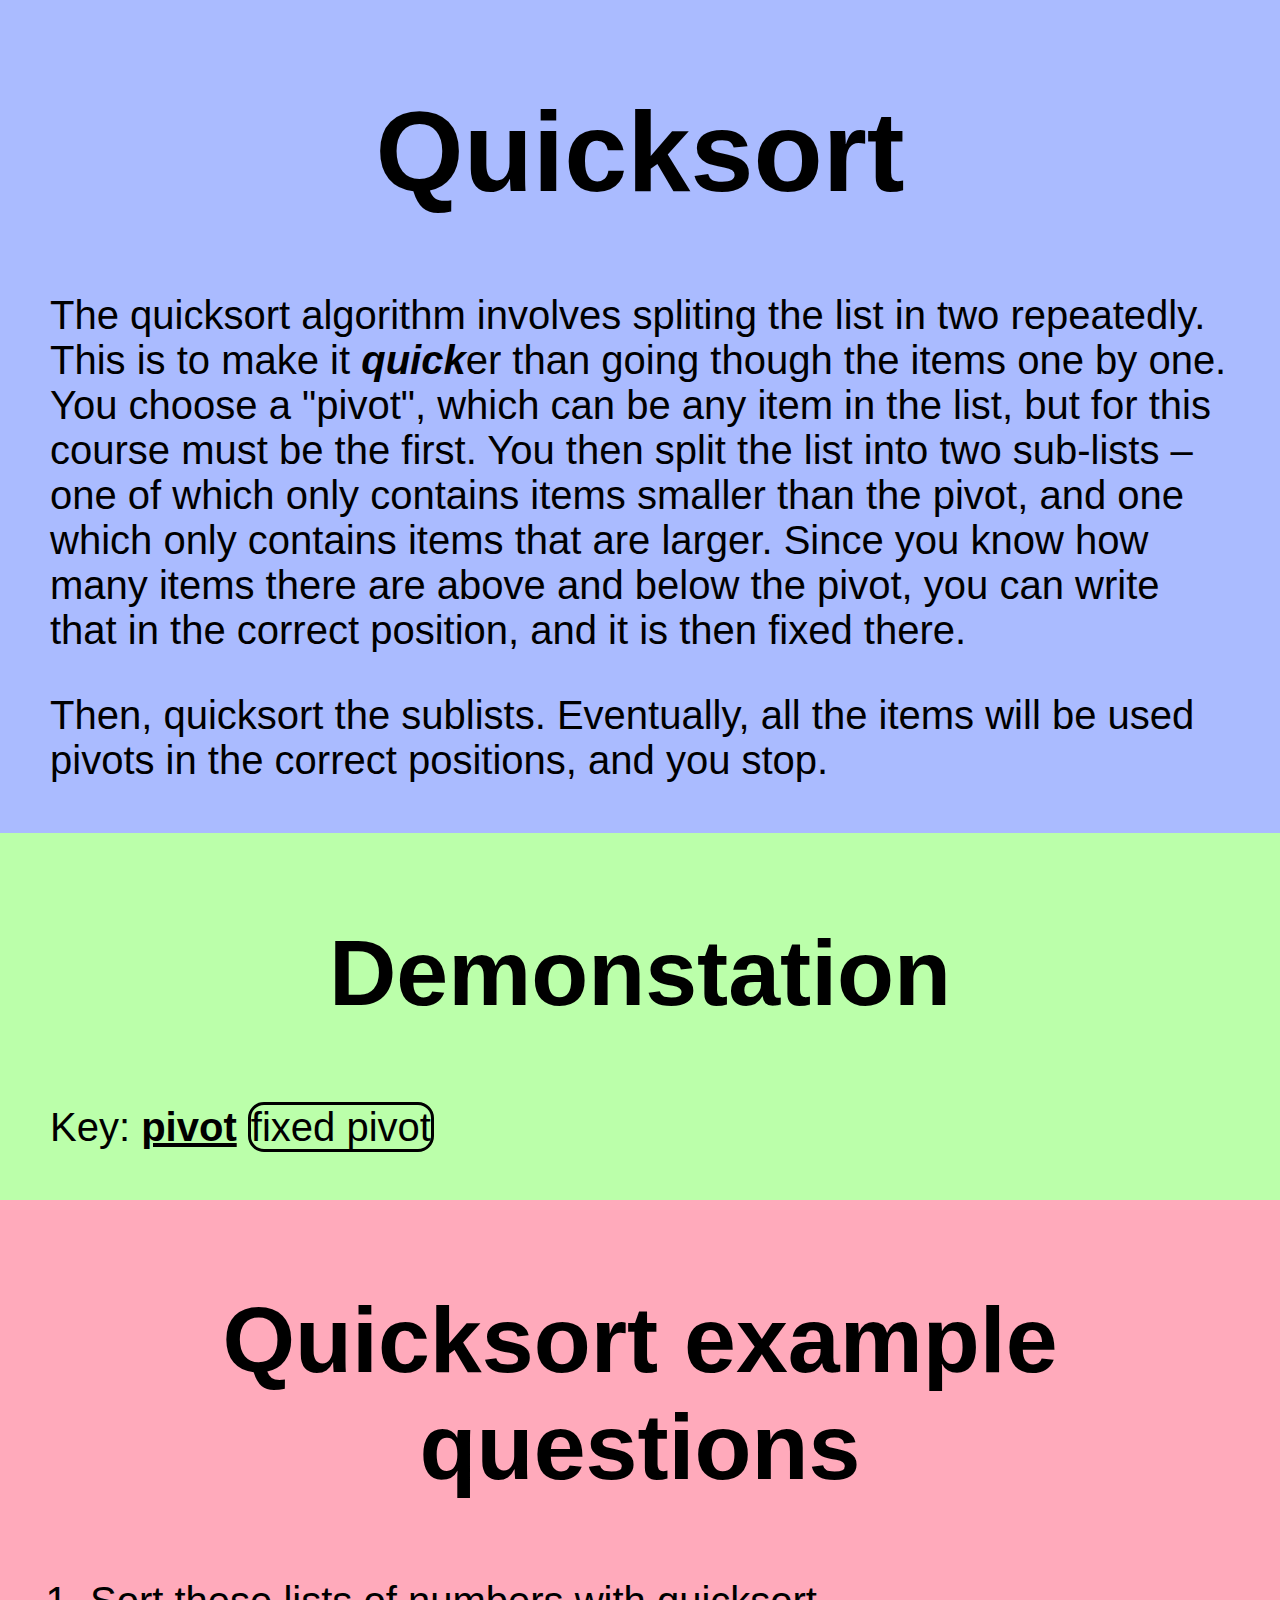
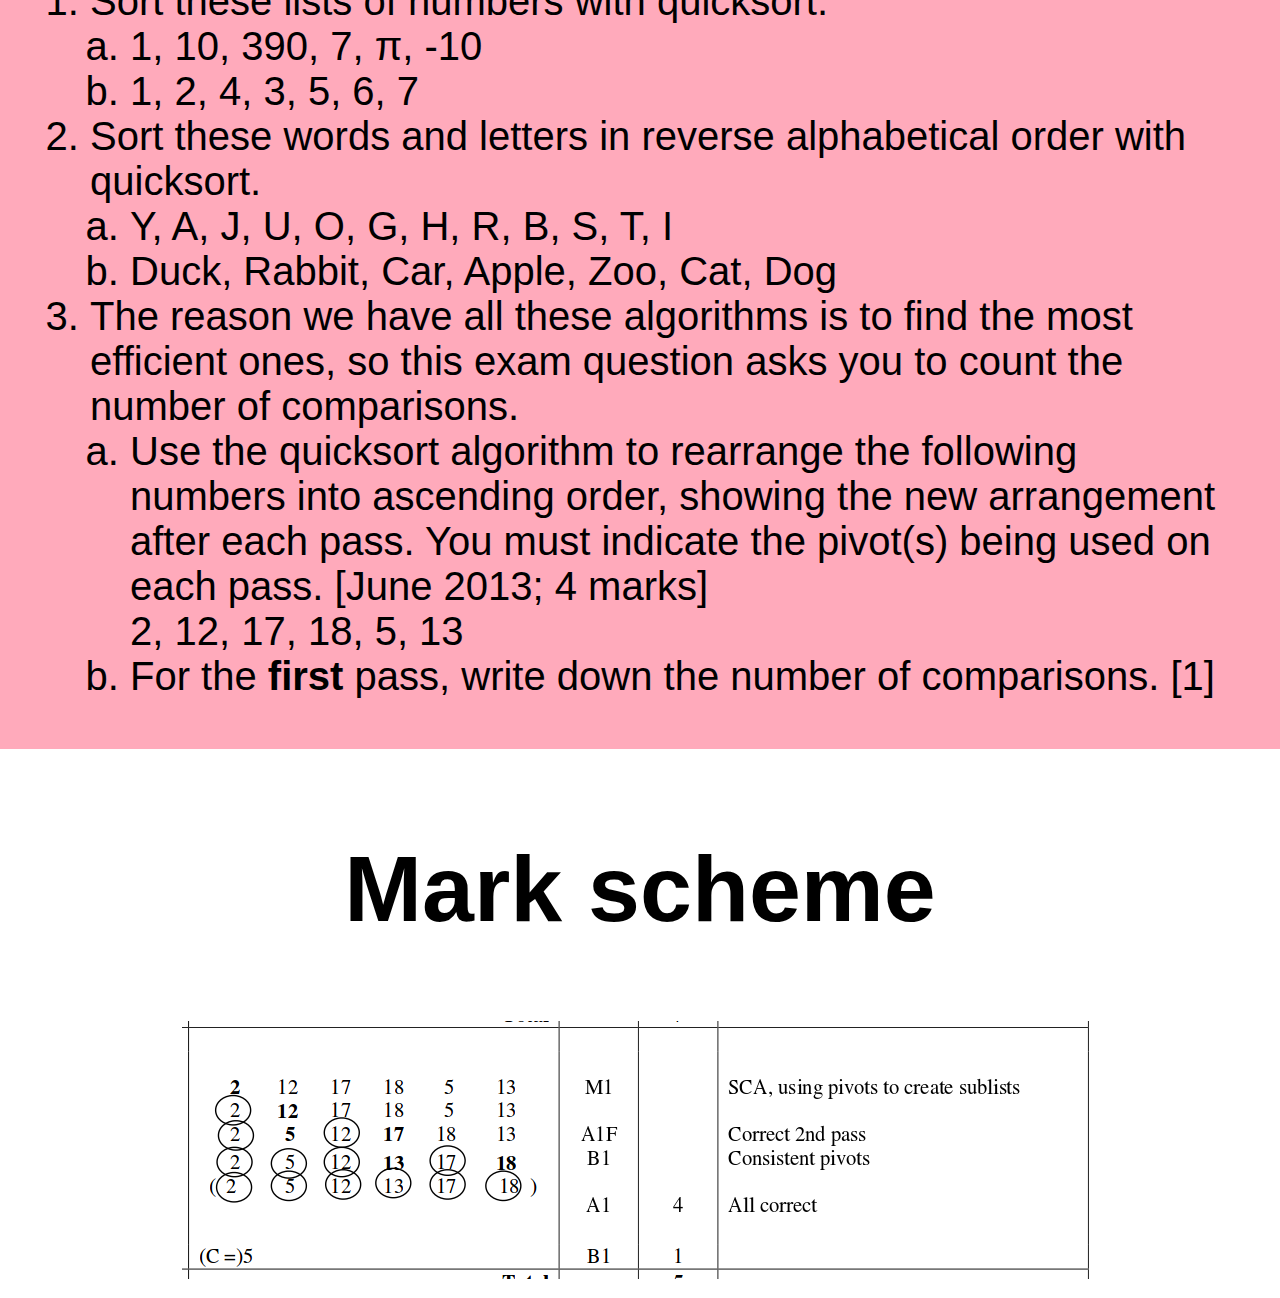
==== Quicksort/index.html @ 3e6e2f50 "Quicksort" ====
<!DOCTYPE html>
<html>
  <head>
    <meta http-equiv="Content-Type" content="text/html; charset=UTF-8" />
    <link rel="stylesheet" type="text/css" href="style.css" />
    <script src="../jQuery.js"></script>
    <script src="script.js"></script>
    <title>Quicksort</title>
  </head>
  <body>
    <div id="intro">
      <h1>Quicksort</h1>
      <p>The quicksort algorithm involves spliting the list in two repeatedly. This is to make it <b><i>quick</i></b>er than going though the items one by one. You choose a "pivot", which can be any item in the list, but for this course must be the first. You then split the list into two sub-lists – one of which only contains items smaller than the pivot, and one which only contains items that are larger. Since you know how many items there are above and below the pivot, you can write that in the correct position, and it is then fixed there.</p>
      <p>Then, quicksort the sublists. Eventually, all the items will be used pivots in the correct positions, and you stop.
    </div>

    <div id="demo">
      <h2>Demonstation</h2>
      <p>Key: <span class="pivot">pivot</span> <span class="fixed">fixed pivot</span>
      <div><span class="pivot">1</span> <span>5</span> <span>84</span> <span>3</span> <span>8</span> <span>33</span> <span>12</span> <span>75</span> <span>24</span></div>
      <div><span class="fixed">1</span> <span class="pivot">5</span> <span>84</span> <span>3</span> <span>8</span> <span>33</span> <span>12</span> <span>75</span> <span>24</span></div>
      <div><span class="fixed">1</span> <span class="pivot">3</span> <span class="fixed">5</span> <span class="pivot">84</span> <span>8</span> <span>33</span> <span>12</span> <span>75</span> <span>24</span></div>
      <div><span class="fixed">1</span> <span class="fixed">3</span> <span class="fixed">5</span> <span class="pivot">8</span> <span>33</span> <span>12</span> <span>75</span> <span>24</span> <span class="fixed">84</span></div>
      <div><span class="fixed">1</span> <span class="fixed">3</span> <span class="fixed">5</span> <span class="fixed">8</span> <span class="pivot">33</span> <span>12</span> <span>75</span> <span>24</span> <span class="fixed">84</span></div>
      <div><span class="fixed">1</span> <span class="fixed">3</span> <span class="fixed">5</span> <span class="fixed">8</span> <span class="pivot">12</span> <span>24</span> <span class="fixed">33</span> <span class="pivot">75</span> <span class="fixed">84</span></div>
      <div><span class="fixed">1</span> <span class="fixed">3</span> <span class="fixed">5</span> <span class="fixed">8</span> <span class="fixed">12</span> <span class="pivot">24</span> <span class="fixed">33</span> <span class="fixed">75</span> <span class="fixed">84</span></div>
      <div><span class="fixed">1</span> <span class="fixed">3</span> <span class="fixed">5</span> <span class="fixed">8</span> <span class="fixed">12</span> <span class="fixed">24</span> <span class="fixed">33</span> <span class="fixed">75</span> <span class="fixed">84</span></div>
    </div>

    <div id="questions">
      <h2>Quicksort example questions</h2>
      <ol>
        <li>Sort these lists of numbers with quicksort.
          <ol>
            <li>1, 10, 390, 7, &pi;, -10</li>
            <li>1, 2, 4, 3, 5, 6, 7</li>
          </ol>
        </li>

        <li>Sort these words and letters in reverse alphabetical order with quicksort.
          <ol>
            <li>Y, A, J, U, O, G, H, R, B, S, T, I</li>
            <li>Duck, Rabbit, Car, Apple, Zoo, Cat, Dog</li>
          </ol>
        </li>

        <li>The reason we have all these algorithms is to find the most efficient ones, so this exam question asks you to count the number of comparisons.
          <ol>
            <li>Use the quicksort algorithm to rearrange the following numbers into ascending order, showing the new arrangement after each pass. You must indicate the pivot(s) being used on each pass. [June 2013; 4 marks]<br>
            2, 12, 17, 18, 5, 13</li>
            <li>For the <strong>first</strong> pass, write down the number of comparisons. [1]</li>
          </ol>
        </li>
      </ol>
    </div>

    <div id="answers">
      <h2>Mark scheme</h2>
      <img src="markscheme.png" alt="markscheme"/>
    </div>
  </body>
</html>
---- Quicksort/style.css ----
body {
  margin: 0;
  border: 0;
  padding: 0;

  font-family: sans-serif;
  font-size: 30pt;
}

body>div {
  padding: 10px 50px 10px 50px;
}

#intro {
  background-color: #abf;
}

#demo {
  background-color: #bfa;
}

#questions {
  background-color: #fab;
}



h1 {
  text-align: center;
  font-size: 85pt;
}

h2 {
  text-align: center;
  font-size: 70pt;
}



#demo div {
  margin: 0 0 15px;
  text-align: center;
}

#demo div>span {
  width: 2em;
  display: inline-block;
}

#demo .pivot {
  text-decoration: underline;
  font-weight: bold;
}

#demo .fixed {
  border: 3px solid black;
  border-radius: 0.4em;
}

ol ol {
  list-style-type: lower-latin;
}

#answers {
  text-align: center;
}

img {
  max-width: 90%;
}
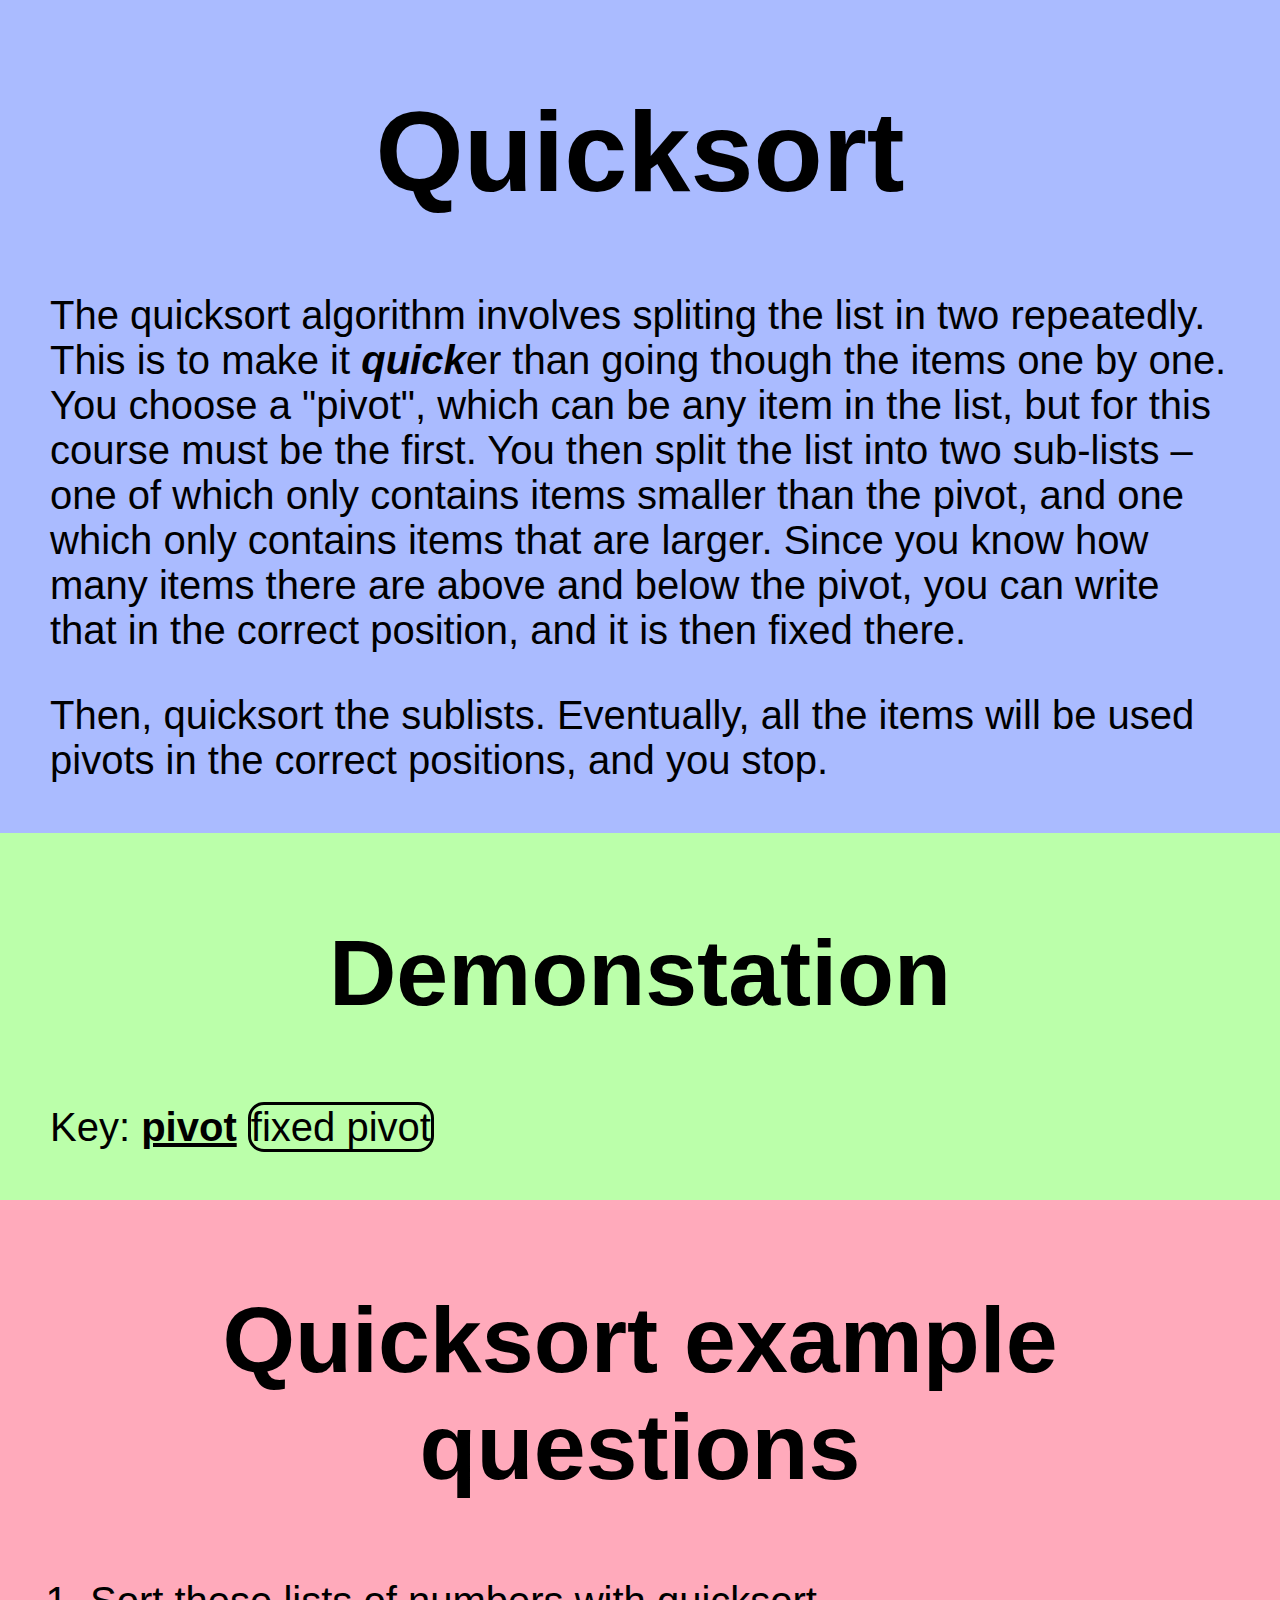
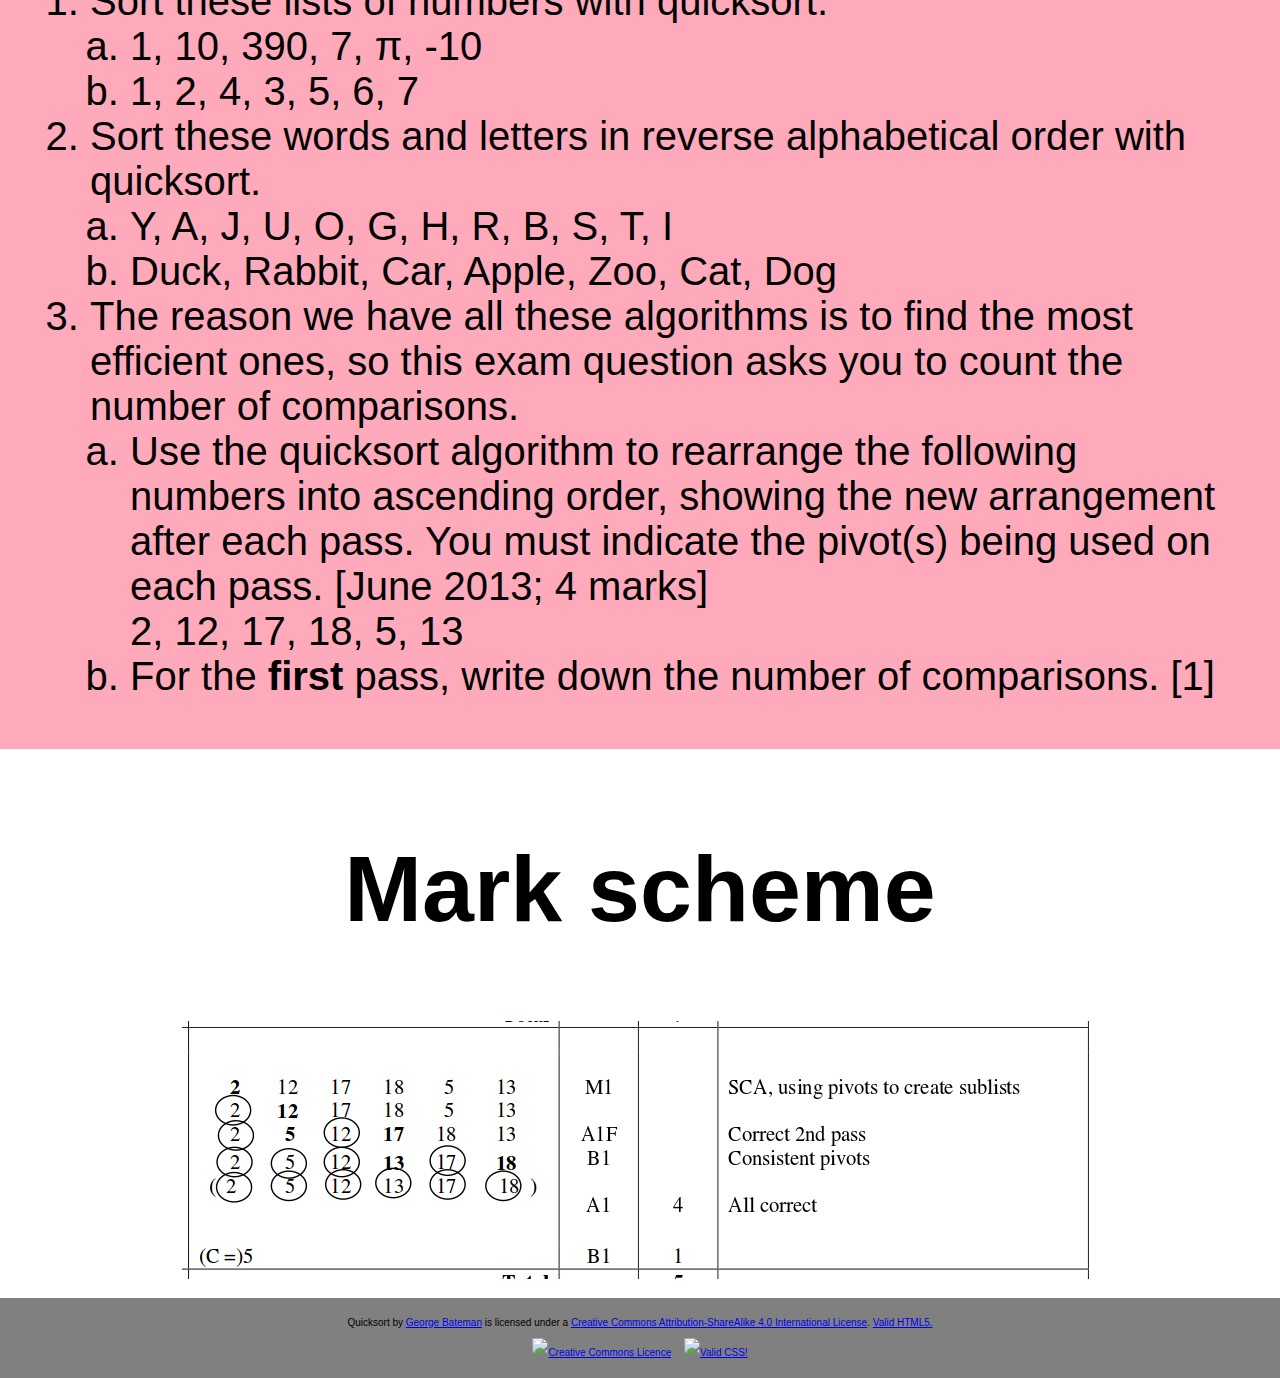
==== commit 830c7e59: "Quicksort footer" ====
--- a/Quicksort/index.html
+++ b/Quicksort/index.html
@@ -58,5 +58,14 @@
       <h2>Mark scheme</h2>
       <img src="markscheme.png" alt="markscheme"/>
     </div>
+    
+    
+    <div id="footer">
+        <span xmlns:dct="http://purl.org/dc/terms/" href="http://purl.org/dc/dcmitype/Text" property="dct:title" rel="dct:type">Quicksort</span> by <a xmlns:cc="http://creativecommons.org/ns#" href="http://gkfx.github.io/Quicksort/" property="cc:attributionName" rel="cc:attributionURL">George Bateman</a> is licensed under a <a rel="license" href="http://creativecommons.org/licenses/by-sa/4.0/">Creative Commons Attribution-ShareAlike 4.0 International License</a>.
+        <a href="http://validator.w3.org/check?uri=http%3A%2F%2Fgkfx.github.io%2FQuicksort%2F" >Valid HTML5.</a>
+        <br />
+        <a rel="license" href="http://creativecommons.org/licenses/by-sa/4.0/"><img alt="Creative Commons Licence" style="border-width:0; margin-right:10px;" src="https://i.creativecommons.org/l/by-sa/4.0/88x31.png" /></a>
+        <a href="http://jigsaw.w3.org/css-validator/validator?uri=http%3A%2F%2Fgkfx.github.io%2FQuicksort%2F"><img style="border:0;width:88px; height:31px;" src="http://jigsaw.w3.org/css-validator/images/vcss" alt="Valid CSS!" /></a>
+    </div>
   </body>
 </html>
--- a/Quicksort/style.css
+++ b/Quicksort/style.css
@@ -68,3 +68,10 @@
 img {
   max-width: 90%;
 }
+
+#footer {
+  text-align: center;
+  background-color: gray;
+  line-height: 30px;
+  font-size: x-small;
+}
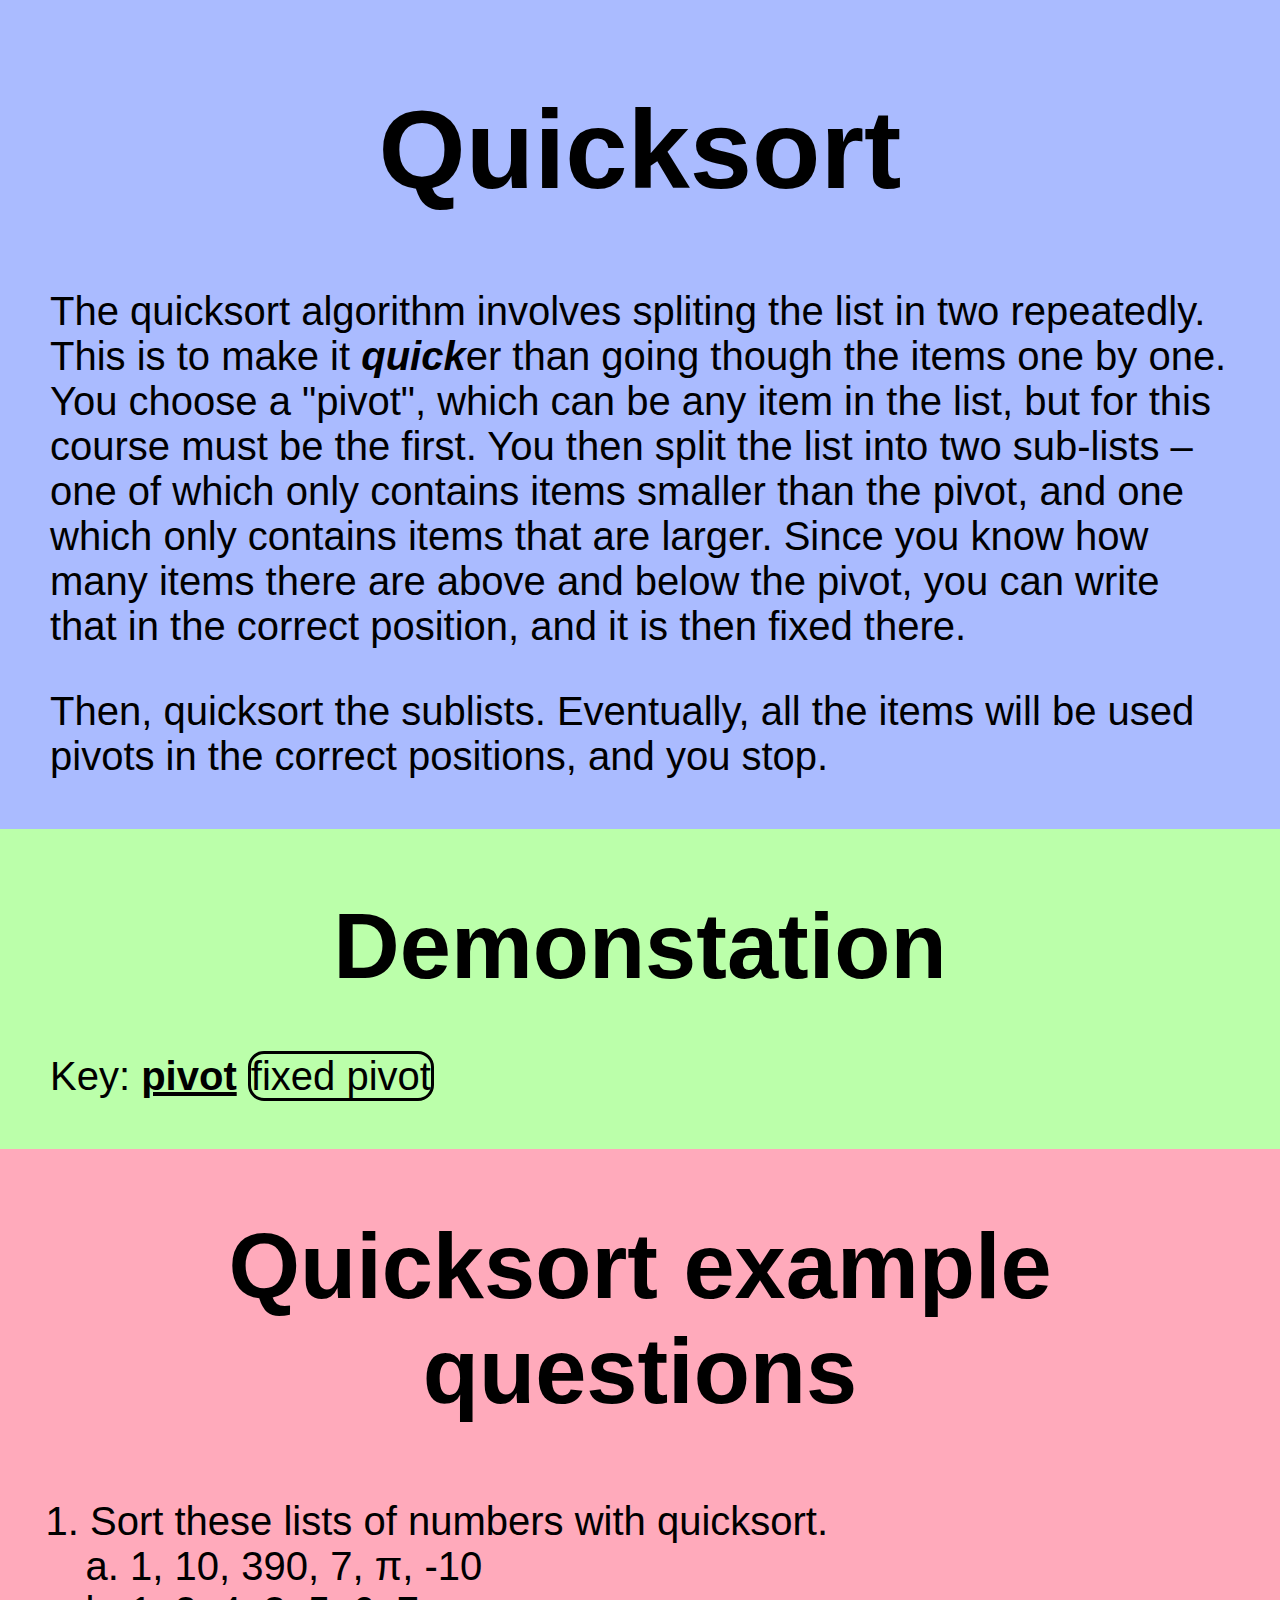
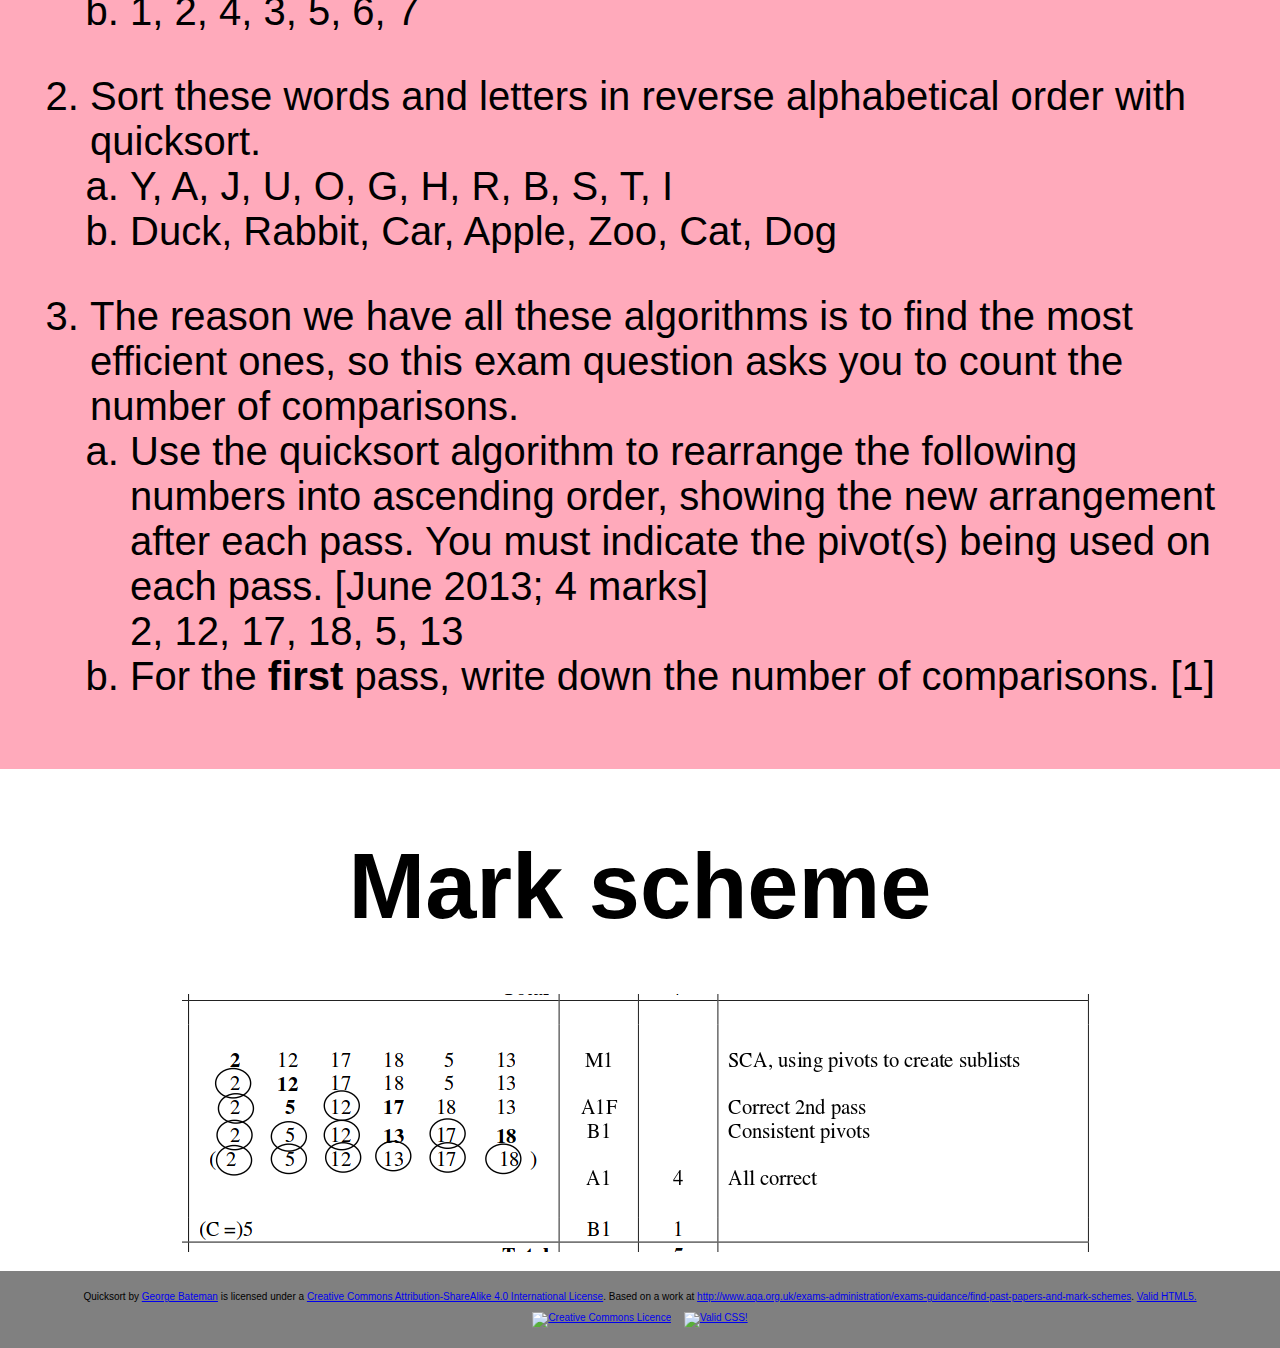
==== commit fd54b620: "Finish Quicksort" ====
--- a/Quicksort/index.html
+++ b/Quicksort/index.html
@@ -16,15 +16,47 @@
 
     <div id="demo">
       <h2>Demonstation</h2>
-      <p>Key: <span class="pivot">pivot</span> <span class="fixed">fixed pivot</span>
-      <div><span class="pivot">1</span> <span>5</span> <span>84</span> <span>3</span> <span>8</span> <span>33</span> <span>12</span> <span>75</span> <span>24</span></div>
-      <div><span class="fixed">1</span> <span class="pivot">5</span> <span>84</span> <span>3</span> <span>8</span> <span>33</span> <span>12</span> <span>75</span> <span>24</span></div>
-      <div><span class="fixed">1</span> <span class="pivot">3</span> <span class="fixed">5</span> <span class="pivot">84</span> <span>8</span> <span>33</span> <span>12</span> <span>75</span> <span>24</span></div>
-      <div><span class="fixed">1</span> <span class="fixed">3</span> <span class="fixed">5</span> <span class="pivot">8</span> <span>33</span> <span>12</span> <span>75</span> <span>24</span> <span class="fixed">84</span></div>
-      <div><span class="fixed">1</span> <span class="fixed">3</span> <span class="fixed">5</span> <span class="fixed">8</span> <span class="pivot">33</span> <span>12</span> <span>75</span> <span>24</span> <span class="fixed">84</span></div>
-      <div><span class="fixed">1</span> <span class="fixed">3</span> <span class="fixed">5</span> <span class="fixed">8</span> <span class="pivot">12</span> <span>24</span> <span class="fixed">33</span> <span class="pivot">75</span> <span class="fixed">84</span></div>
-      <div><span class="fixed">1</span> <span class="fixed">3</span> <span class="fixed">5</span> <span class="fixed">8</span> <span class="fixed">12</span> <span class="pivot">24</span> <span class="fixed">33</span> <span class="fixed">75</span> <span class="fixed">84</span></div>
-      <div><span class="fixed">1</span> <span class="fixed">3</span> <span class="fixed">5</span> <span class="fixed">8</span> <span class="fixed">12</span> <span class="fixed">24</span> <span class="fixed">33</span> <span class="fixed">75</span> <span class="fixed">84</span></div>
+      <p>Key: <span class="pivot">pivot</span> <span class="fixed">fixed pivot</span> </p>
+      <div>
+        Start. <br>
+        <span><span class="pivot">1</span> <span>5</span> <span>84</span> <span>3</span> <span>8</span> <span>33</span> <span>12</span> <span>75</span> <span>24</span></span>
+        <span>8 comparisons; 0 swaps.</span>
+      </div>
+      <div>
+        After first pass: <br>
+        <span><span class="fixed">1</span> <span class="pivot">5</span> <span>84</span> <span>3</span> <span>8</span> <span>33</span> <span>12</span> <span>75</span> <span>24</span></span>
+        <span>7 comparisons; 2 swaps.</span>
+      </div>
+      <div>
+        After second pass: <br>
+        <span><span class="fixed">1</span> <span class="pivot">3</span> <span class="fixed">5</span> <span class="pivot">84</span> <span>8</span> <span>33</span> <span>12</span> <span>75</span> <span>24</span></span>
+        <span>5 comparisons; 5 swaps.</span>
+      </div>
+      <div>
+        After third pass: <br>
+        <span><span class="fixed">1</span> <span class="fixed">3</span> <span class="fixed">5</span> <span class="pivot">8</span> <span>33</span> <span>12</span> <span>75</span> <span>24</span> <span class="fixed">84</span></span>
+        <span>4 comparisons; 0 swaps.</span>
+      </div>
+      <div>
+        After fourth pass: <br>
+        <span><span class="fixed">1</span> <span class="fixed">3</span> <span class="fixed">5</span> <span class="fixed">8</span> <span class="pivot">33</span> <span>12</span> <span>75</span> <span>24</span> <span class="fixed">84</span></span>
+        <span>3 comparisons; 3 swaps.</span>
+      </div>
+      <div>
+        After fifth pass: <br>
+        <span><span class="fixed">1</span> <span class="fixed">3</span> <span class="fixed">5</span> <span class="fixed">8</span> <span class="pivot">12</span> <span>24</span> <span class="fixed">33</span> <span class="pivot">75</span> <span class="fixed">84</span></span>
+        <span>1 comparison; 0 swaps.</span>
+      </div>
+      <div>
+        After sixth pass: <br>
+        <span><span class="fixed">1</span> <span class="fixed">3</span> <span class="fixed">5</span> <span class="fixed">8</span> <span class="fixed">12</span> <span class="pivot">24</span> <span class="fixed">33</span> <span class="fixed">75</span> <span class="fixed">84</span></span>
+        <span>0 comparisons; 0 swaps.</span>
+      </div>
+      <div>
+        After seventh pass: <br>
+        <span><span class="fixed">1</span> <span class="fixed">3</span> <span class="fixed">5</span> <span class="fixed">8</span> <span class="fixed">12</span> <span class="fixed">24</span> <span class="fixed">33</span> <span class="fixed">75</span> <span class="fixed">84</span></span>
+        <span>All boxed. Done.</span>
+      </div>
     </div>
 
     <div id="questions">
@@ -61,7 +93,7 @@
     
     
     <div id="footer">
-        <span xmlns:dct="http://purl.org/dc/terms/" href="http://purl.org/dc/dcmitype/Text" property="dct:title" rel="dct:type">Quicksort</span> by <a xmlns:cc="http://creativecommons.org/ns#" href="http://gkfx.github.io/Quicksort/" property="cc:attributionName" rel="cc:attributionURL">George Bateman</a> is licensed under a <a rel="license" href="http://creativecommons.org/licenses/by-sa/4.0/">Creative Commons Attribution-ShareAlike 4.0 International License</a>.
+        <span xmlns:dct="http://purl.org/dc/terms/" href="http://purl.org/dc/dcmitype/Text" property="dct:title" rel="dct:type">Quicksort</span> by <a xmlns:cc="http://creativecommons.org/ns#" href="http://GKFX.github.io/Quicksort/index.html" property="cc:attributionName" rel="cc:attributionURL">George Bateman</a> is licensed under a <a rel="license" href="http://creativecommons.org/licenses/by-sa/4.0/">Creative Commons Attribution-ShareAlike 4.0 International License</a>. Based on a work at <a xmlns:dct="http://purl.org/dc/terms/" href="http://www.aqa.org.uk/exams-administration/exams-guidance/find-past-papers-and-mark-schemes" rel="dct:source">http://www.aqa.org.uk/exams-administration/exams-guidance/find-past-papers-and-mark-schemes</a>.
         <a href="http://validator.w3.org/check?uri=http%3A%2F%2Fgkfx.github.io%2FQuicksort%2F" >Valid HTML5.</a>
         <br />
         <a rel="license" href="http://creativecommons.org/licenses/by-sa/4.0/"><img alt="Creative Commons Licence" style="border-width:0; margin-right:10px;" src="https://i.creativecommons.org/l/by-sa/4.0/88x31.png" /></a>
--- a/Quicksort/style.css
+++ b/Quicksort/style.css
@@ -4,35 +4,39 @@
   padding: 0;
 
   font-family: sans-serif;
-  font-size: 30pt;
 }
 
-body>div {
-  padding: 10px 50px 10px 50px;
+@media screen {
+  body {
+    font-size: 30pt;
+  }
+  body>div {
+    padding: 10px 50px 10px 50px;
+  }
+  
+  #intro {
+    background-color: #abf;
+  }
+  
+  #demo {
+    background-color: #bfa;
+  }
+  
+  #questions {
+    background-color: #fab;
+  }
 }
-
-#intro {
-  background-color: #abf;
-}
-
-#demo {
-  background-color: #bfa;
-}
-
-#questions {
-  background-color: #fab;
-}
-
 
 
 h1 {
   text-align: center;
-  font-size: 85pt;
+  font-size: 280%;
 }
 
 h2 {
   text-align: center;
-  font-size: 70pt;
+  font-size: 230%;
+  margin: 55px 0;
 }
 
 
@@ -41,37 +45,51 @@
   margin: 0 0 15px;
   text-align: center;
 }
-
-#demo div>span {
-  width: 2em;
+#demo div>span+span {
   display: inline-block;
+  width: 450px;
 }
-
+#demo div>span>span {
+  /*width: 2em; Too wide. */
+  display: inline-block;
+  padding: 0 5px;
+  border: 3px solid #bfa;
+  border-radius: 0.4em;
+}
 #demo .pivot {
   text-decoration: underline;
   font-weight: bold;
 }
-
 #demo .fixed {
   border: 3px solid black;
   border-radius: 0.4em;
 }
 
-ol ol {
+#questions>ol>li {
+  padding: 0.5em 0;
+}
+#questions ol ol {
   list-style-type: lower-latin;
 }
 
 #answers {
   text-align: center;
 }
-
-img {
+#answers img {
   max-width: 90%;
 }
 
 #footer {
+  padding-top: 20px;
   text-align: center;
   background-color: gray;
-  line-height: 30px;
   font-size: x-small;
 }
+#footer img {
+  padding: 10px 0;
+}
+@media print {
+  #footer [href*=w3] {
+    display: none;
+  }
+}
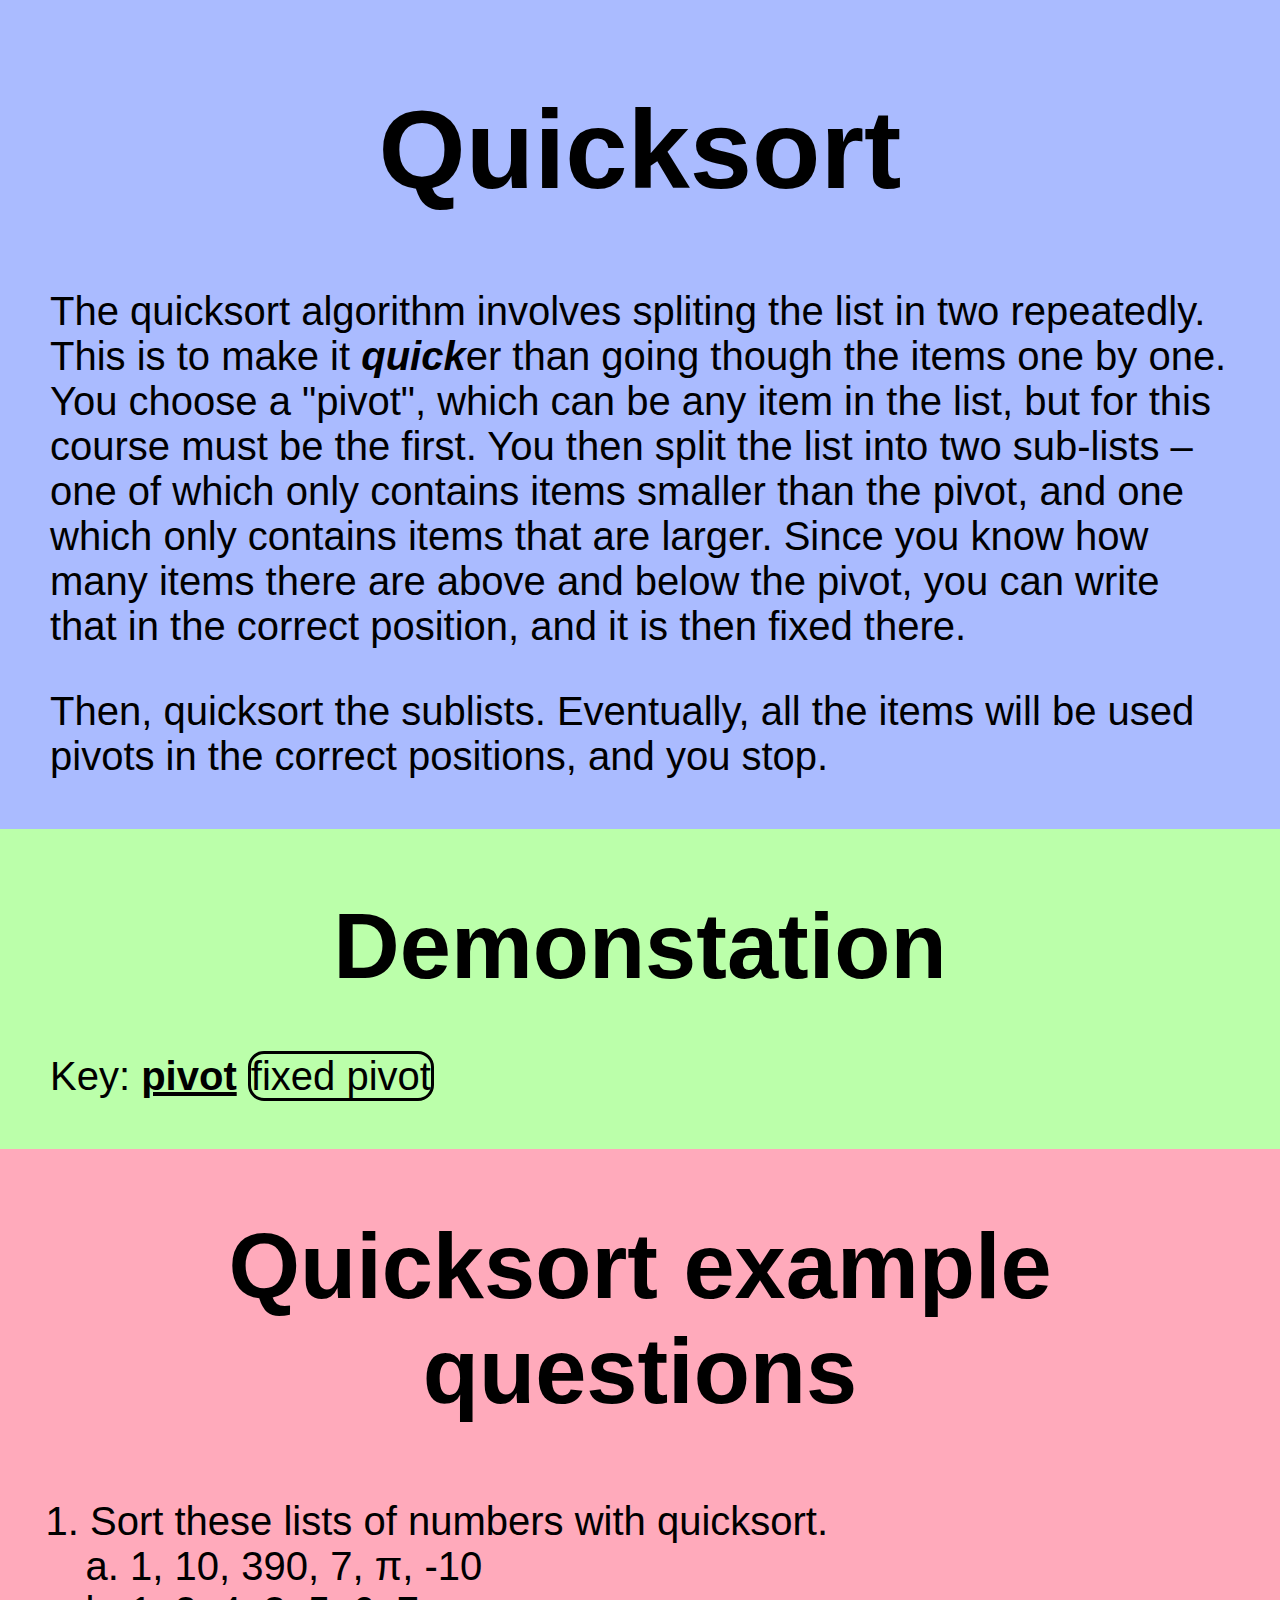
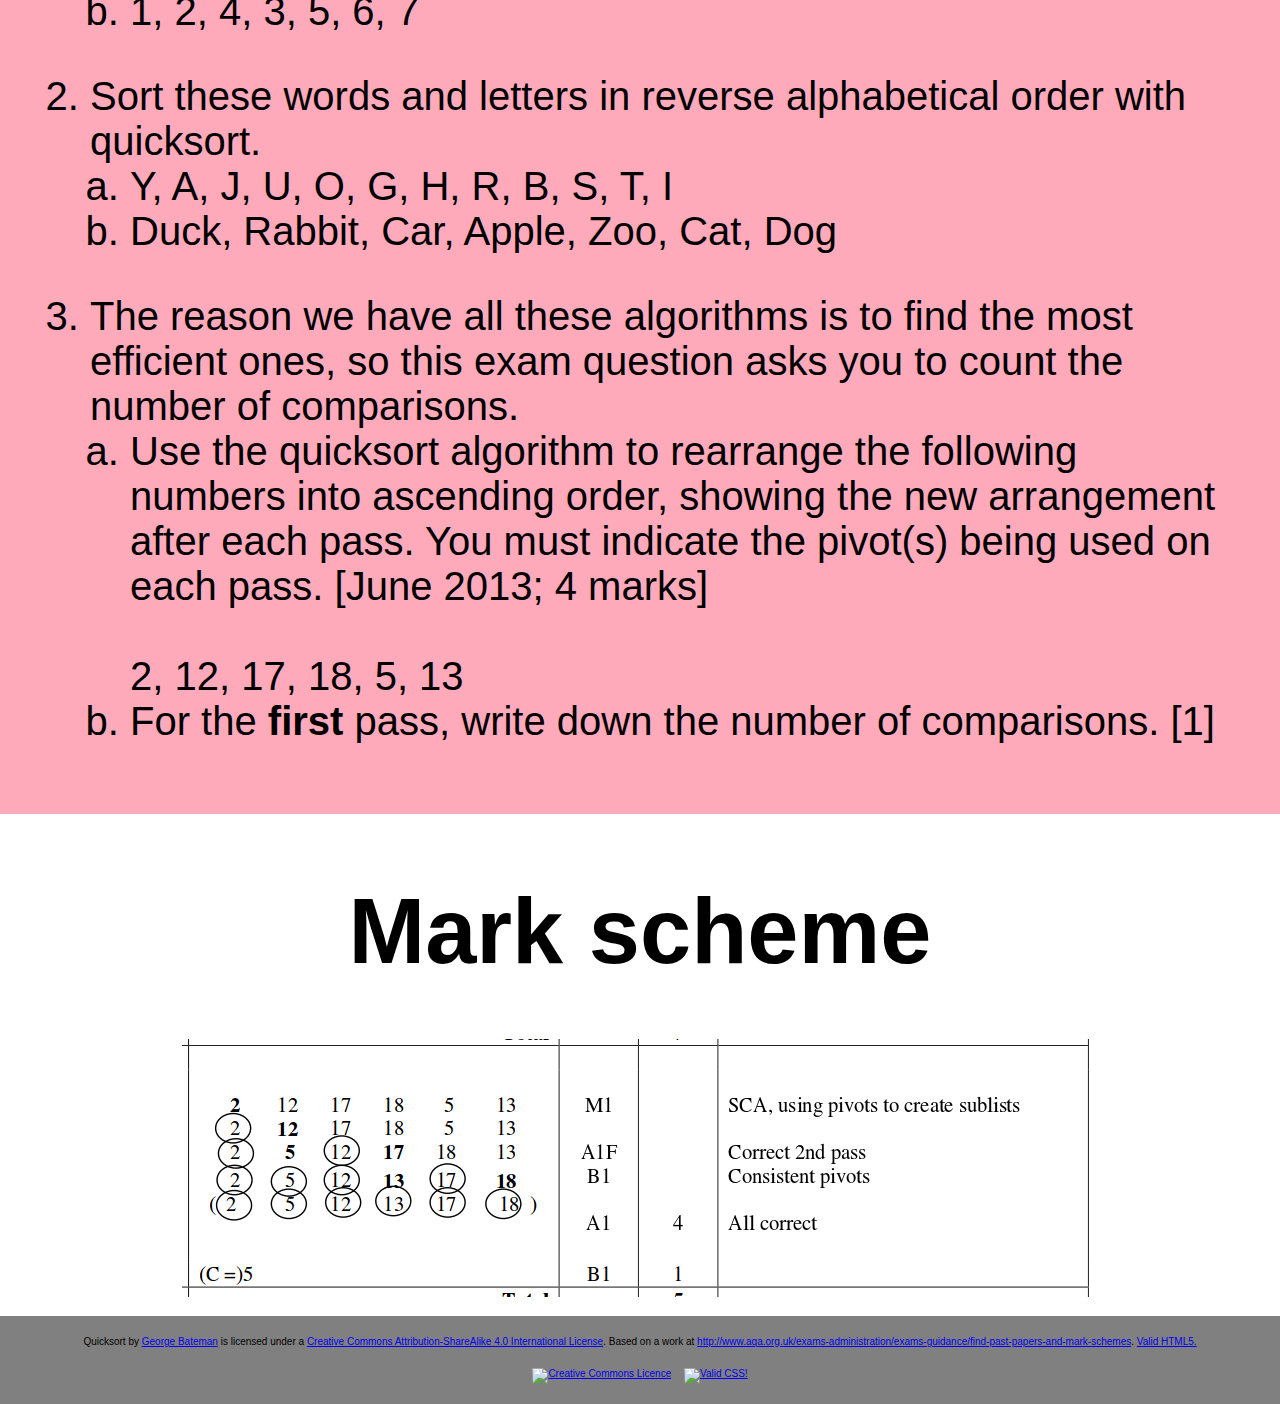
==== commit 87a79394: "Switch to XHTML+RDFa, but allowing for IE bugs." ====
--- a/Quicksort/index.html
+++ b/Quicksort/index.html
@@ -1,59 +1,61 @@
-<!DOCTYPE html>
-<html>
+<?xml version="1.0" encoding="utf-8"?>
+<!DOCTYPE html PUBLIC "-//W3C//DTD XHTML+RDFa 1.0//EN"
+                      "http://www.w3.org/MarkUp/DTD/xhtml-rdfa-1.dtd">
+<html version="XHTML+RDFa 1.0" xmlns="http://www.w3.org/1999/xhtml" xml:lang="en">
   <head>
-    <meta http-equiv="Content-Type" content="text/html; charset=UTF-8" />
-    <link rel="stylesheet" type="text/css" href="style.css" />
-    <script src="../jQuery.js"></script>
-    <script src="script.js"></script>
+    <meta http-equiv="Content-Type" content="text/html; charset=UTF-8" ></meta>
+    <link rel="stylesheet" type="text/css" href="style.css" ></link>
+    <script src="../jQuery.js" type="text/javascript" ></script>
+    <script src="script.js" type="text/javascript" ></script>
     <title>Quicksort</title>
   </head>
   <body>
     <div id="intro">
       <h1>Quicksort</h1>
       <p>The quicksort algorithm involves spliting the list in two repeatedly. This is to make it <b><i>quick</i></b>er than going though the items one by one. You choose a "pivot", which can be any item in the list, but for this course must be the first. You then split the list into two sub-lists – one of which only contains items smaller than the pivot, and one which only contains items that are larger. Since you know how many items there are above and below the pivot, you can write that in the correct position, and it is then fixed there.</p>
-      <p>Then, quicksort the sublists. Eventually, all the items will be used pivots in the correct positions, and you stop.
+      <p>Then, quicksort the sublists. Eventually, all the items will be used pivots in the correct positions, and you stop.</p>
     </div>
 
     <div id="demo">
       <h2>Demonstation</h2>
       <p>Key: <span class="pivot">pivot</span> <span class="fixed">fixed pivot</span> </p>
       <div>
-        Start. <br>
+        Start. <br></br>
         <span><span class="pivot">1</span> <span>5</span> <span>84</span> <span>3</span> <span>8</span> <span>33</span> <span>12</span> <span>75</span> <span>24</span></span>
         <span>8 comparisons; 0 swaps.</span>
       </div>
       <div>
-        After first pass: <br>
+        After first pass: <br></br>
         <span><span class="fixed">1</span> <span class="pivot">5</span> <span>84</span> <span>3</span> <span>8</span> <span>33</span> <span>12</span> <span>75</span> <span>24</span></span>
         <span>7 comparisons; 2 swaps.</span>
       </div>
       <div>
-        After second pass: <br>
+        After second pass: <br></br>
         <span><span class="fixed">1</span> <span class="pivot">3</span> <span class="fixed">5</span> <span class="pivot">84</span> <span>8</span> <span>33</span> <span>12</span> <span>75</span> <span>24</span></span>
         <span>5 comparisons; 5 swaps.</span>
       </div>
       <div>
-        After third pass: <br>
+        After third pass: <br></br>
         <span><span class="fixed">1</span> <span class="fixed">3</span> <span class="fixed">5</span> <span class="pivot">8</span> <span>33</span> <span>12</span> <span>75</span> <span>24</span> <span class="fixed">84</span></span>
         <span>4 comparisons; 0 swaps.</span>
       </div>
       <div>
-        After fourth pass: <br>
+        After fourth pass: <br></br>
         <span><span class="fixed">1</span> <span class="fixed">3</span> <span class="fixed">5</span> <span class="fixed">8</span> <span class="pivot">33</span> <span>12</span> <span>75</span> <span>24</span> <span class="fixed">84</span></span>
         <span>3 comparisons; 3 swaps.</span>
       </div>
       <div>
-        After fifth pass: <br>
+        After fifth pass: <br></br>
         <span><span class="fixed">1</span> <span class="fixed">3</span> <span class="fixed">5</span> <span class="fixed">8</span> <span class="pivot">12</span> <span>24</span> <span class="fixed">33</span> <span class="pivot">75</span> <span class="fixed">84</span></span>
         <span>1 comparison; 0 swaps.</span>
       </div>
       <div>
-        After sixth pass: <br>
+        After sixth pass: <br></br>
         <span><span class="fixed">1</span> <span class="fixed">3</span> <span class="fixed">5</span> <span class="fixed">8</span> <span class="fixed">12</span> <span class="pivot">24</span> <span class="fixed">33</span> <span class="fixed">75</span> <span class="fixed">84</span></span>
         <span>0 comparisons; 0 swaps.</span>
       </div>
       <div>
-        After seventh pass: <br>
+        After seventh pass: <br></br>
         <span><span class="fixed">1</span> <span class="fixed">3</span> <span class="fixed">5</span> <span class="fixed">8</span> <span class="fixed">12</span> <span class="fixed">24</span> <span class="fixed">33</span> <span class="fixed">75</span> <span class="fixed">84</span></span>
         <span>All boxed. Done.</span>
       </div>
@@ -78,7 +80,7 @@
 
         <li>The reason we have all these algorithms is to find the most efficient ones, so this exam question asks you to count the number of comparisons.
           <ol>
-            <li>Use the quicksort algorithm to rearrange the following numbers into ascending order, showing the new arrangement after each pass. You must indicate the pivot(s) being used on each pass. [June 2013; 4 marks]<br>
+            <li>Use the quicksort algorithm to rearrange the following numbers into ascending order, showing the new arrangement after each pass. You must indicate the pivot(s) being used on each pass. [June 2013; 4 marks]<br></br>
             2, 12, 17, 18, 5, 13</li>
             <li>For the <strong>first</strong> pass, write down the number of comparisons. [1]</li>
           </ol>
@@ -95,7 +97,7 @@
     <div id="footer">
         <span xmlns:dct="http://purl.org/dc/terms/" href="http://purl.org/dc/dcmitype/Text" property="dct:title" rel="dct:type">Quicksort</span> by <a xmlns:cc="http://creativecommons.org/ns#" href="http://GKFX.github.io/Quicksort/index.html" property="cc:attributionName" rel="cc:attributionURL">George Bateman</a> is licensed under a <a rel="license" href="http://creativecommons.org/licenses/by-sa/4.0/">Creative Commons Attribution-ShareAlike 4.0 International License</a>. Based on a work at <a xmlns:dct="http://purl.org/dc/terms/" href="http://www.aqa.org.uk/exams-administration/exams-guidance/find-past-papers-and-mark-schemes" rel="dct:source">http://www.aqa.org.uk/exams-administration/exams-guidance/find-past-papers-and-mark-schemes</a>.
         <a href="http://validator.w3.org/check?uri=http%3A%2F%2Fgkfx.github.io%2FQuicksort%2F" >Valid HTML5.</a>
-        <br />
+        <br></br>
         <a rel="license" href="http://creativecommons.org/licenses/by-sa/4.0/"><img alt="Creative Commons Licence" style="border-width:0; margin-right:10px;" src="https://i.creativecommons.org/l/by-sa/4.0/88x31.png" /></a>
         <a href="http://jigsaw.w3.org/css-validator/validator?uri=http%3A%2F%2Fgkfx.github.io%2FQuicksort%2F"><img style="border:0;width:88px; height:31px;" src="http://jigsaw.w3.org/css-validator/images/vcss" alt="Valid CSS!" /></a>
     </div>
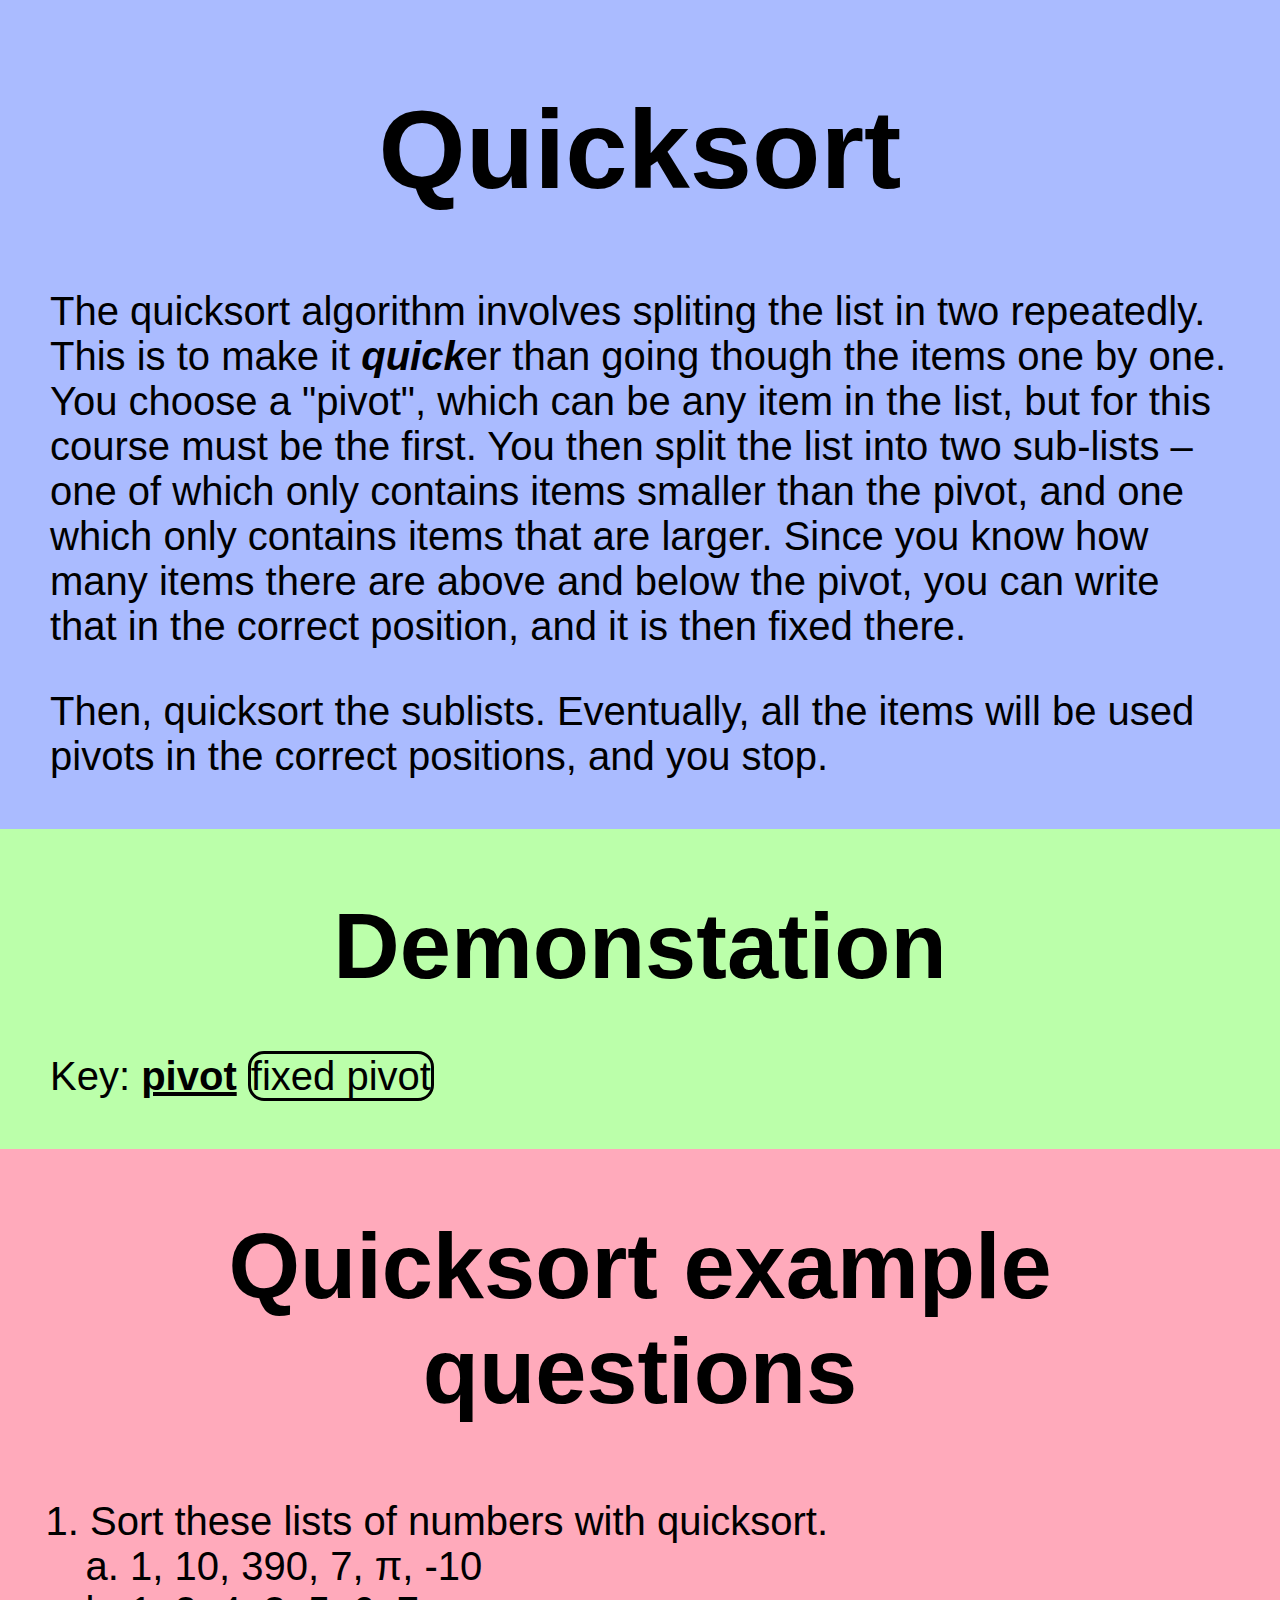
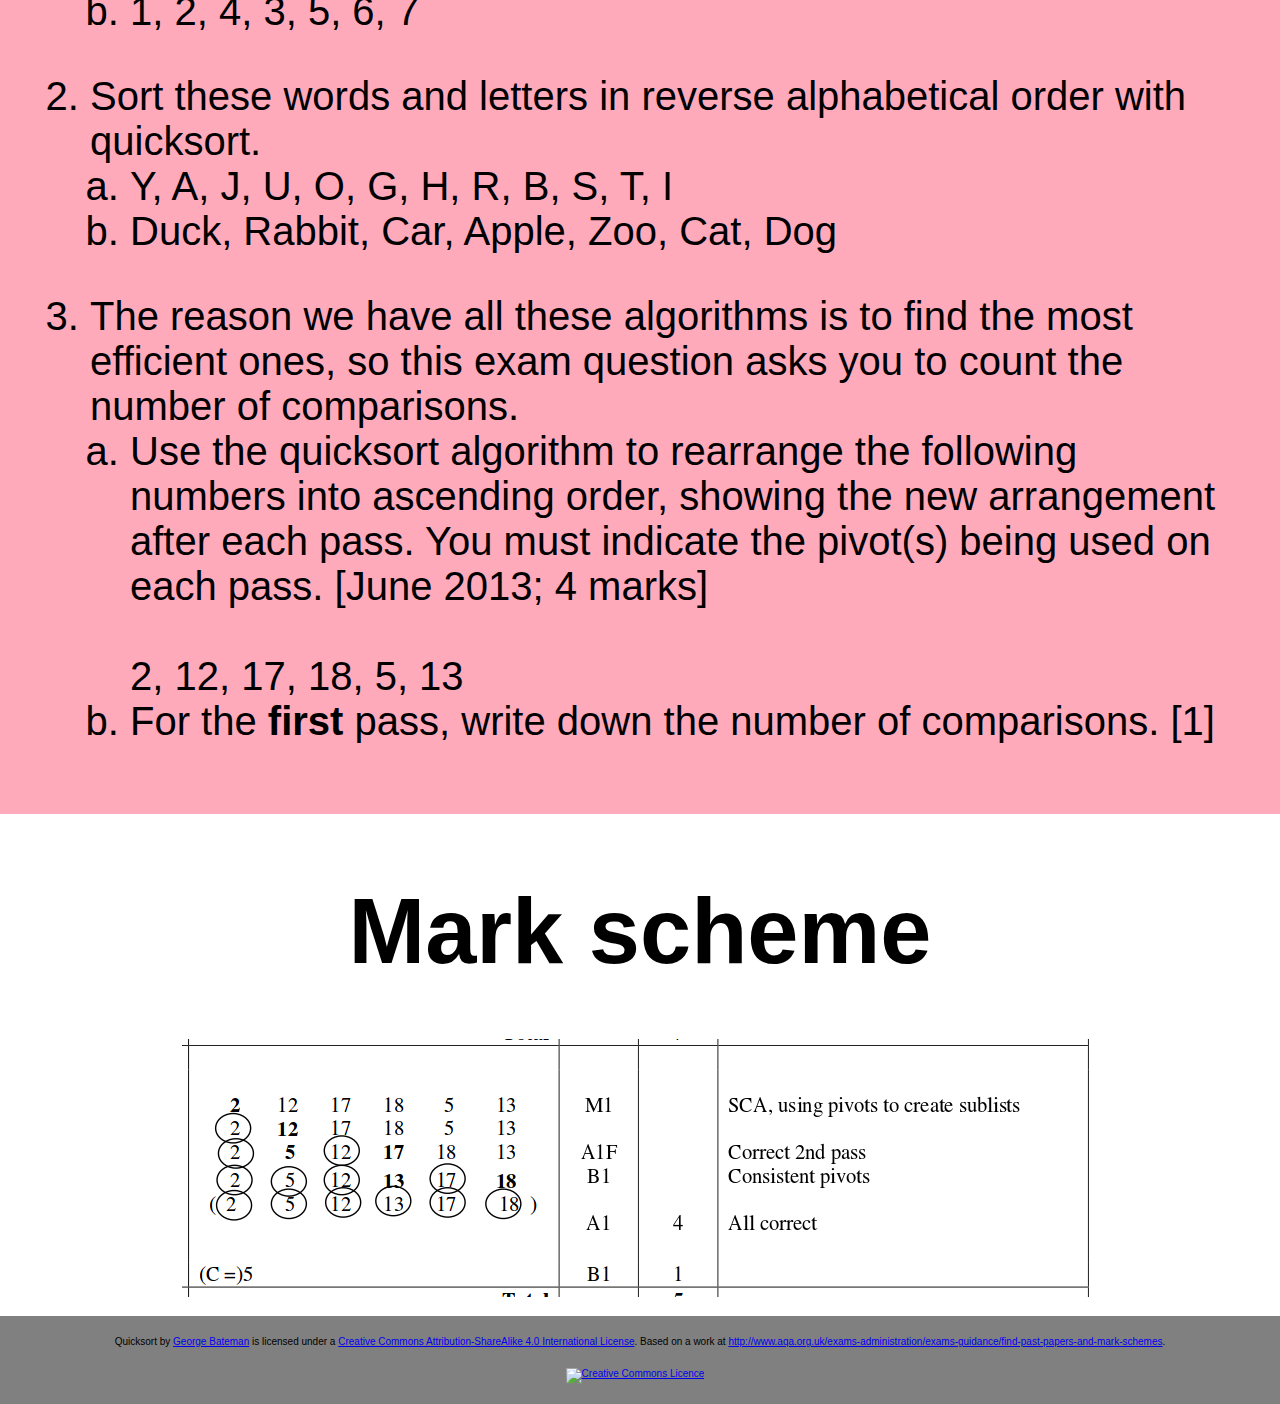
==== commit 930a9a9d: "Remove valid badges." ====
--- a/Quicksort/index.html
+++ b/Quicksort/index.html
@@ -96,10 +96,10 @@
     
     <div id="footer">
         <span xmlns:dct="http://purl.org/dc/terms/" href="http://purl.org/dc/dcmitype/Text" property="dct:title" rel="dct:type">Quicksort</span> by <a xmlns:cc="http://creativecommons.org/ns#" href="http://GKFX.github.io/Quicksort/index.html" property="cc:attributionName" rel="cc:attributionURL">George Bateman</a> is licensed under a <a rel="license" href="http://creativecommons.org/licenses/by-sa/4.0/">Creative Commons Attribution-ShareAlike 4.0 International License</a>. Based on a work at <a xmlns:dct="http://purl.org/dc/terms/" href="http://www.aqa.org.uk/exams-administration/exams-guidance/find-past-papers-and-mark-schemes" rel="dct:source">http://www.aqa.org.uk/exams-administration/exams-guidance/find-past-papers-and-mark-schemes</a>.
-        <a href="http://validator.w3.org/check?uri=http%3A%2F%2Fgkfx.github.io%2FQuicksort%2F" >Valid HTML5.</a>
+<!--        <a href="http://validator.w3.org/check?uri=http%3A%2F%2Fgkfx.github.io%2FQuicksort%2F" >Valid HTML5.</a>-->
         <br></br>
         <a rel="license" href="http://creativecommons.org/licenses/by-sa/4.0/"><img alt="Creative Commons Licence" style="border-width:0; margin-right:10px;" src="https://i.creativecommons.org/l/by-sa/4.0/88x31.png" /></a>
-        <a href="http://jigsaw.w3.org/css-validator/validator?uri=http%3A%2F%2Fgkfx.github.io%2FQuicksort%2F"><img style="border:0;width:88px; height:31px;" src="http://jigsaw.w3.org/css-validator/images/vcss" alt="Valid CSS!" /></a>
+<!--        <a href="http://jigsaw.w3.org/css-validator/validator?uri=http%3A%2F%2Fgkfx.github.io%2FQuicksort%2F"><img style="border:0;width:88px; height:31px;" src="http://jigsaw.w3.org/css-validator/images/vcss" alt="Valid CSS!" /></a> -->
     </div>
   </body>
 </html>
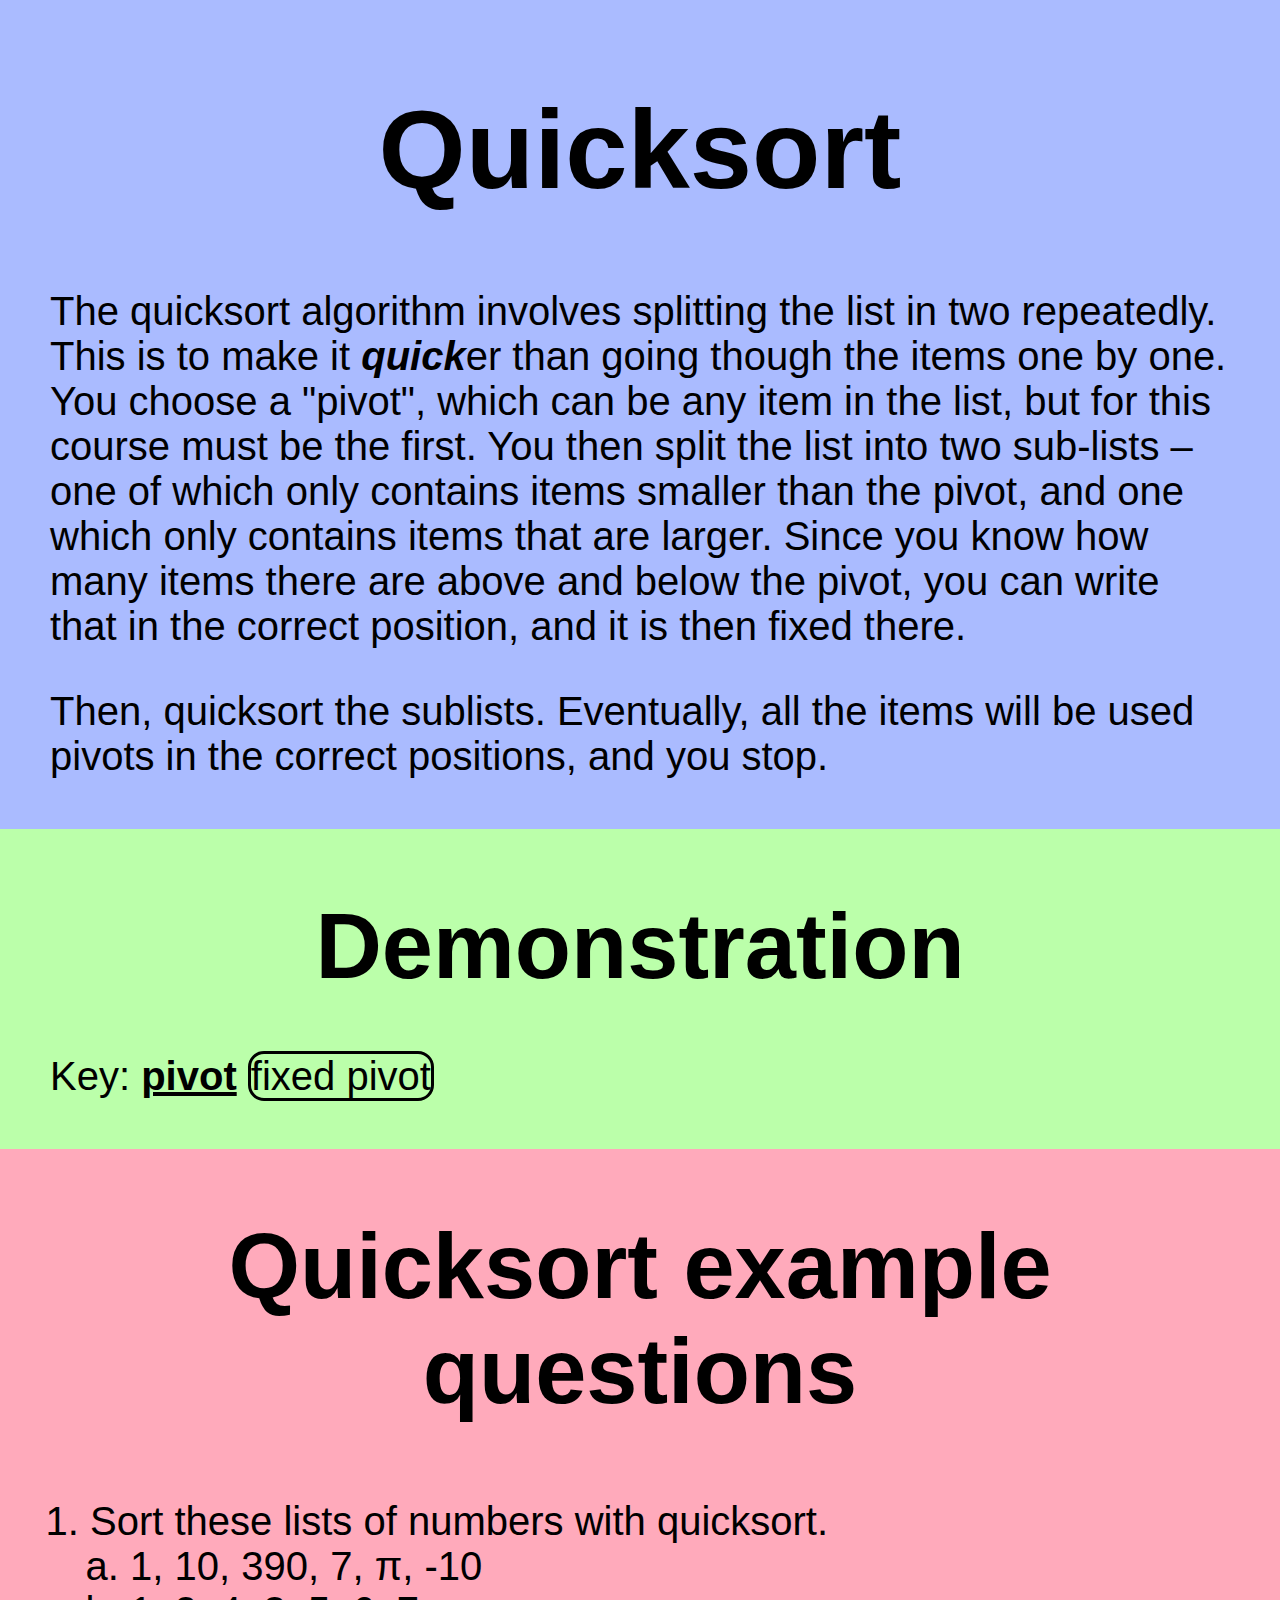
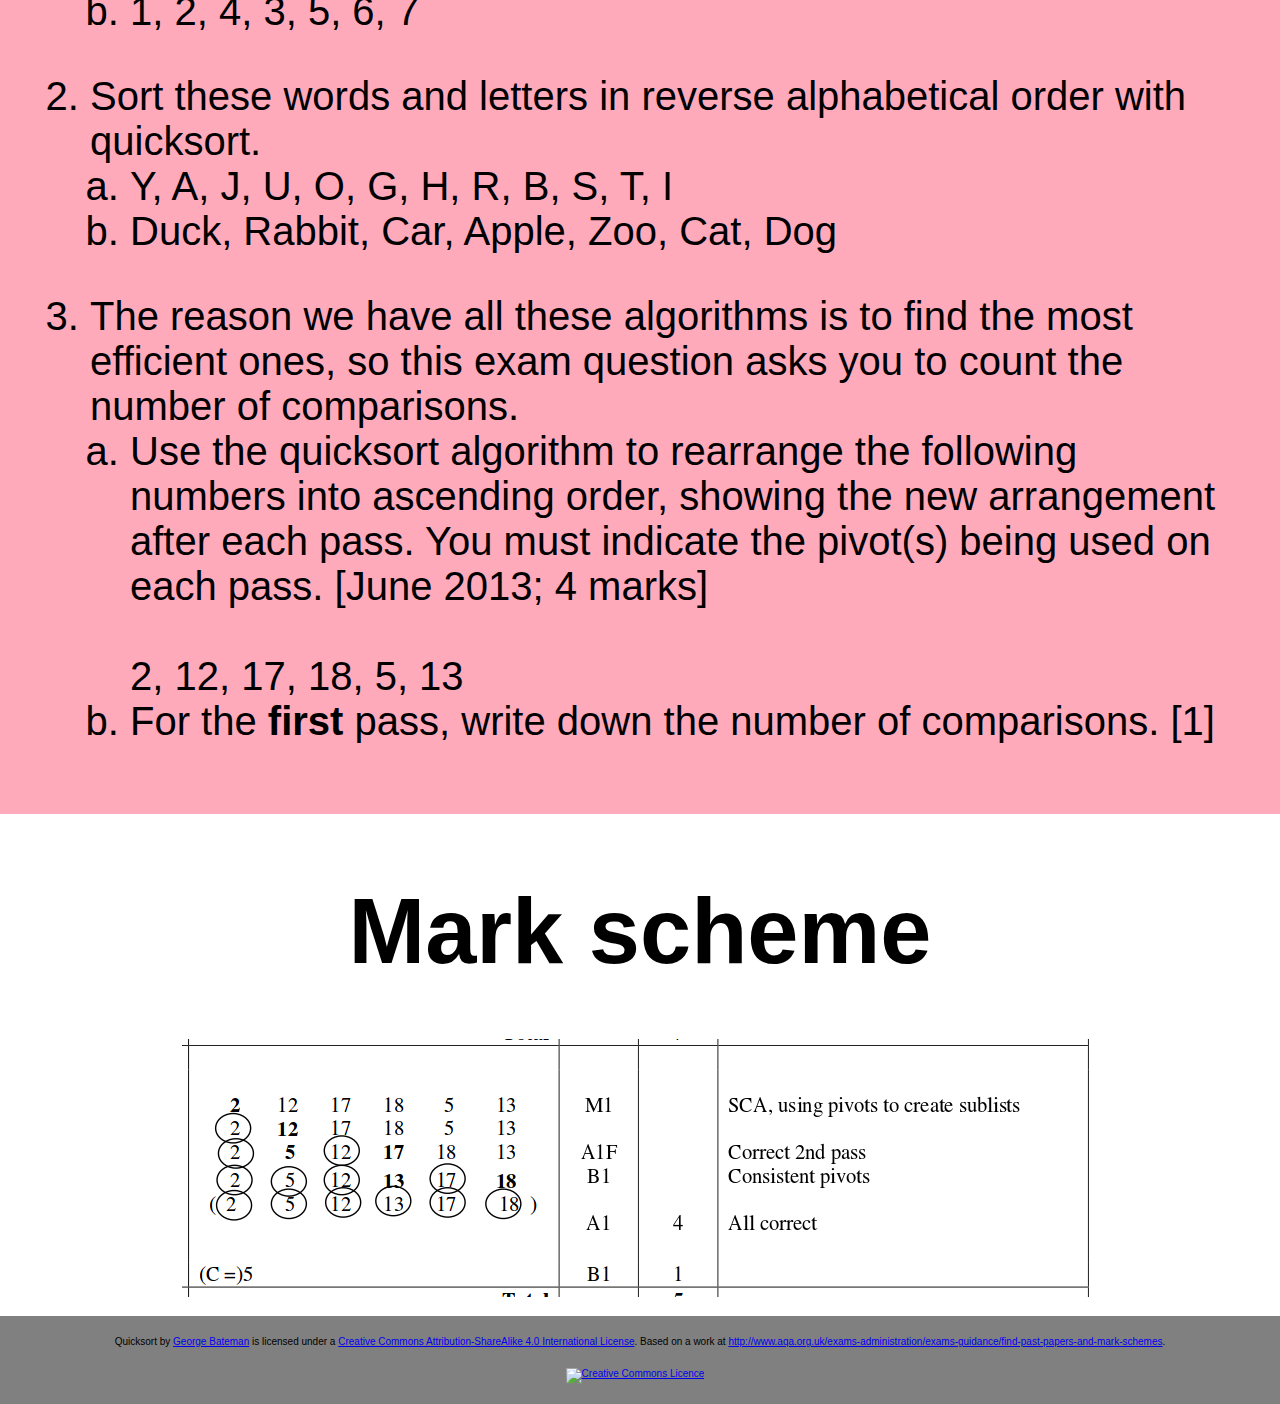
==== commit 1902247f: "Spelling" ====
--- a/Quicksort/index.html
+++ b/Quicksort/index.html
@@ -12,12 +12,12 @@
   <body>
     <div id="intro">
       <h1>Quicksort</h1>
-      <p>The quicksort algorithm involves spliting the list in two repeatedly. This is to make it <b><i>quick</i></b>er than going though the items one by one. You choose a "pivot", which can be any item in the list, but for this course must be the first. You then split the list into two sub-lists – one of which only contains items smaller than the pivot, and one which only contains items that are larger. Since you know how many items there are above and below the pivot, you can write that in the correct position, and it is then fixed there.</p>
+      <p>The quicksort algorithm involves splitting the list in two repeatedly. This is to make it <b><i>quick</i></b>er than going though the items one by one. You choose a "pivot", which can be any item in the list, but for this course must be the first. You then split the list into two sub-lists – one of which only contains items smaller than the pivot, and one which only contains items that are larger. Since you know how many items there are above and below the pivot, you can write that in the correct position, and it is then fixed there.</p>
       <p>Then, quicksort the sublists. Eventually, all the items will be used pivots in the correct positions, and you stop.</p>
     </div>
 
     <div id="demo">
-      <h2>Demonstation</h2>
+      <h2>Demonstration</h2>
       <p>Key: <span class="pivot">pivot</span> <span class="fixed">fixed pivot</span> </p>
       <div>
         Start. <br></br>
